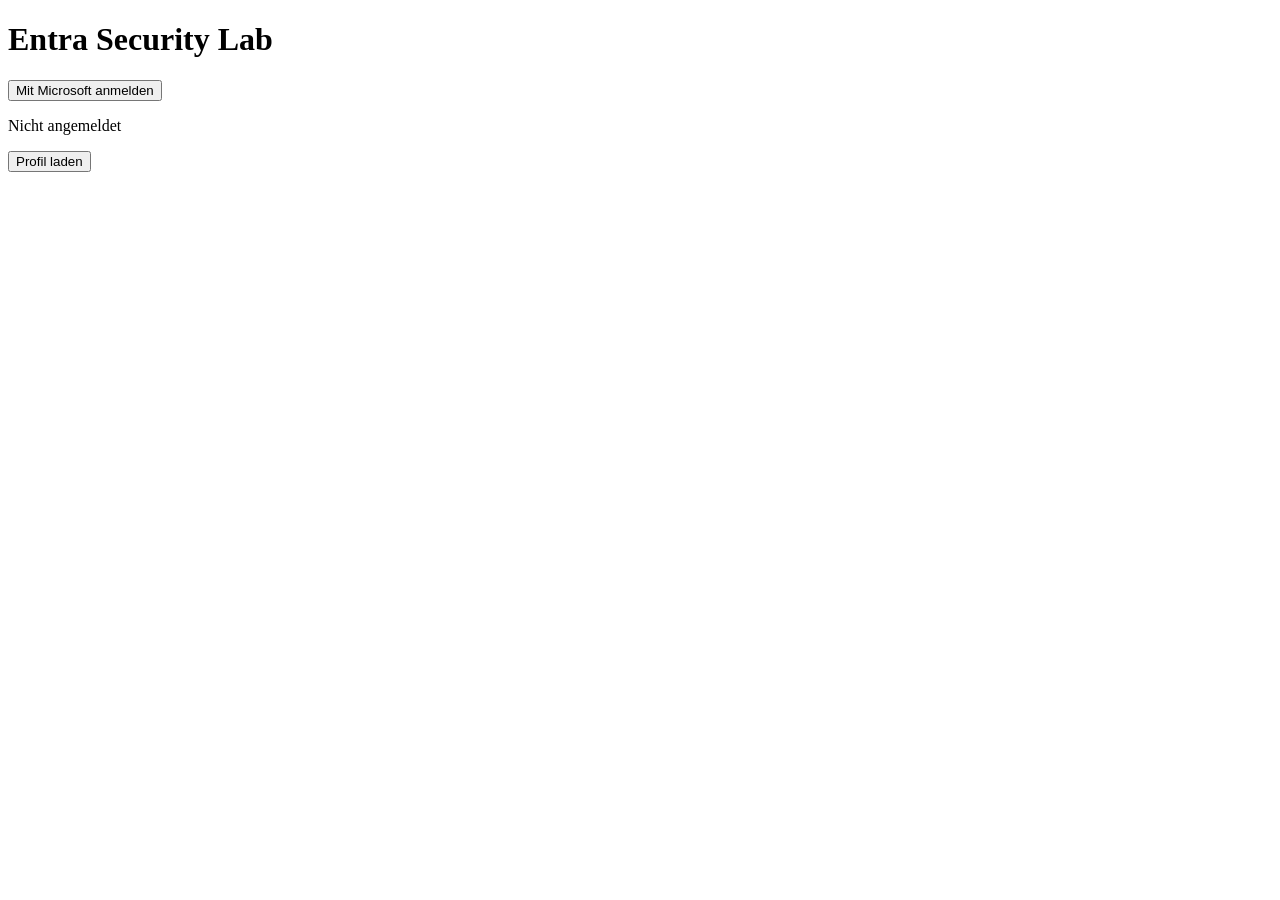
==== frontend/index.html @ bef842db "Initial commit" ====
<!DOCTYPE html>
<html lang="de">

<head>
    <meta charset="UTF-8">
    <title>Entra Security Lab</title>
</head>

<body>

    <h1>Entra Security Lab</h1>

    <button id="login">Mit Microsoft anmelden</button>

    <p id="status">Nicht angemeldet</p>

    <button id="profile">Profil laden</button>

    <pre id="result"></pre>

    <script src="https://alcdn.msauth.net/browser/2.30.0/js/msal-browser.js"
        integrity="sha384-o4ufwq3oKqc7IoCcR08YtZXmgOljhTggRwxP2CLbSqeXGtitAxwYaUln/05nJjit"
        crossorigin="anonymous"></script>

    <script src="app.js"></script>

</body>

</html>
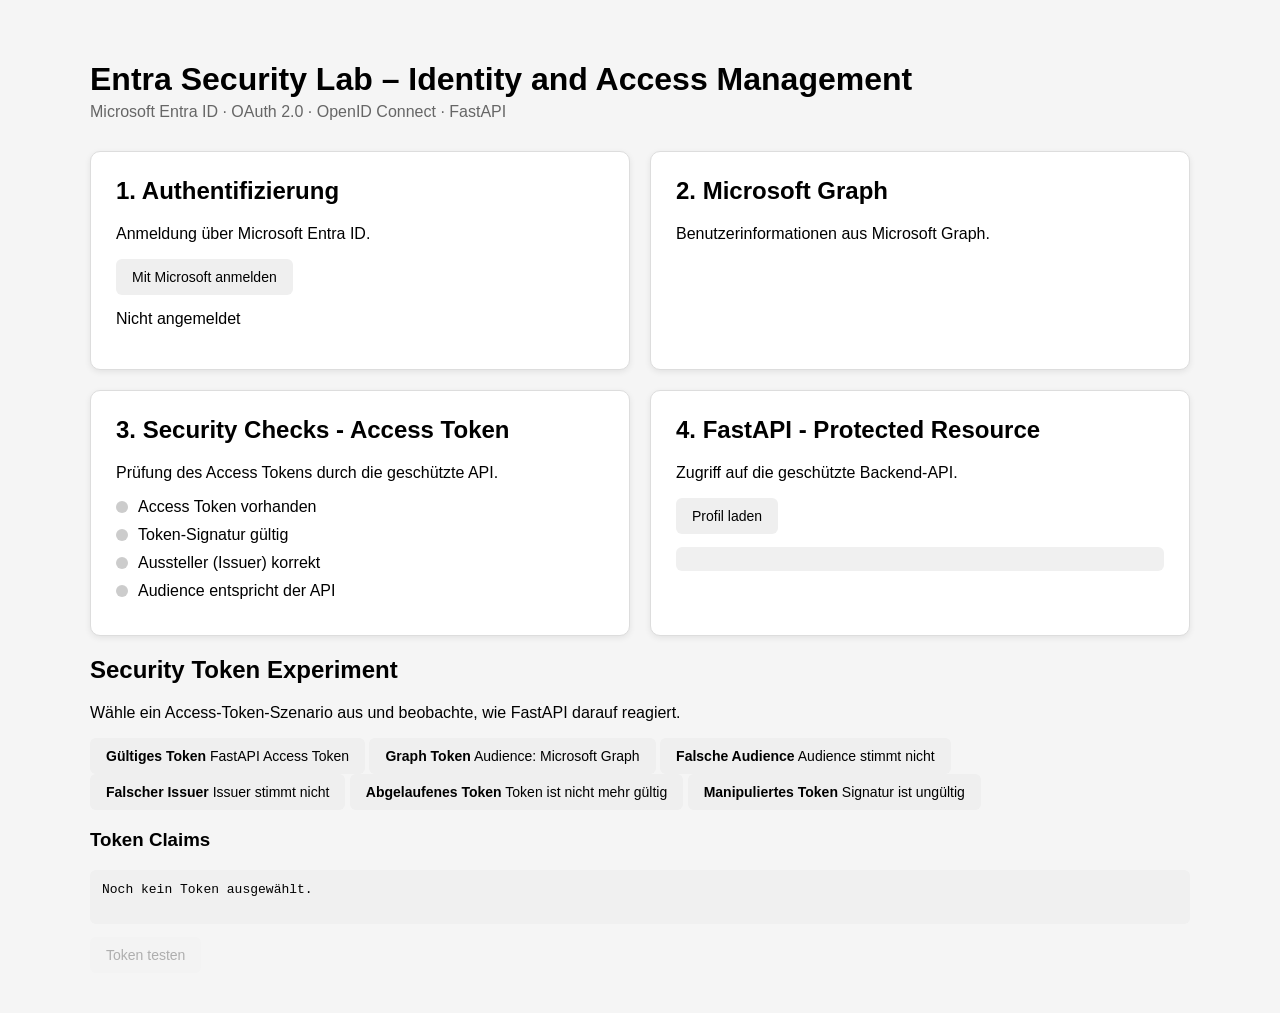
==== commit fe67e5e1: "Update security experiment;Style;Security Checks" ====
--- a/frontend/index.html
+++ b/frontend/index.html
@@ -3,25 +3,174 @@
 
 <head>
     <meta charset="UTF-8">
+    <meta name="viewport" content="width=device-width, initial-scale=1.0">
+
     <title>Entra Security Lab</title>
+    <link rel="stylesheet" href="style.css">
+
 </head>
+
 
 <body>
 
-    <h1>Entra Security Lab</h1>
+    <h1>Entra Security Lab – Identity and Access Management</h1>
 
-    <button id="login">Mit Microsoft anmelden</button>
+    <p class="subtitle">
+        Microsoft Entra ID · OAuth 2.0 · OpenID Connect · FastAPI
+    </p>
 
-    <p id="status">Nicht angemeldet</p>
 
-    <button id="profile">Profil laden</button>
+    <div class="grid">
 
-    <pre id="result"></pre>
+        <!-- 1. Authentcation -->
+        <section class="card" id="authCard">
 
+            <h2>1. Authentifizierung</h2>
+
+            <p>
+                Anmeldung über Microsoft Entra ID.
+            </p>
+
+            <button id="login">
+                Mit Microsoft anmelden
+            </button>
+
+            <p id="status" class="status">
+                Nicht angemeldet
+            </p>
+
+        </section>
+
+
+
+
+        <!-- 2. Microsoft Graph -->
+        <section class="card" id="graphCard""">
+
+            <h2>2. Microsoft Graph</h2>
+
+            <p>
+                Benutzerinformationen aus Microsoft Graph.
+            </p>
+
+            <p id="graphName"></p>
+            <p id="graphUsername"></p>
+            <p id="graphEmail"></p>
+
+        </section>
+
+
+        <!-- 3. Security Checks  - Token Check-->
+        <section class="card" id="securityCard">
+            <h2>3. Security Checks - Access Token</h2>
+
+            <p>
+                Prüfung des Access Tokens durch die geschützte API.
+            </p>
+
+            <div class="security-test">
+                <span class="test-light" id="checkToken"></span>
+                <span>Access Token vorhanden</span>
+            </div>
+
+            <div class="security-test">
+                <span class="test-light" id="checkSignature"></span>
+                <span>Token-Signatur gültig</span>
+            </div>
+
+            <div class="security-test">
+                <span class="test-light" id="checkIssuer"></span>
+                <span>Aussteller (Issuer) korrekt</span>
+            </div>
+
+            <div class="security-test">
+                <span class="test-light" id="checkAudience"></span>
+                <span>Audience entspricht der API</span>
+            </div>
+        </section>
+
+        <!-- 4. FastAPI - protected Ressource -->
+        <section class="card" id="fastAPICard""">
+
+            <h2>4. FastAPI - Protected Resource</h2>
+
+            <p>
+                Zugriff auf die geschützte Backend-API.
+
+            </p>
+
+            <button id="profile">
+                Profil laden
+            </button>
+
+            <pre id="result"></pre>
+
+        </section>
+
+    </div>
+
+    <!-- Security Experiment Popup -->
+    <div id="experimentModal" class="modal">
+        <div class="modal-content">
+
+            <h2>Security Token Experiment</h2>
+
+            <p>
+                Wähle ein Access-Token-Szenario aus und beobachte,
+                wie FastAPI darauf reagiert.
+            </p>
+
+            <div class="token-options">
+
+                <button class="token-option" id="validToken">
+                    <strong>Gültiges Token</strong>
+                    <span>FastAPI Access Token</span>
+                </button>
+
+                <button class="token-option" id="graphToken">
+                    <strong>Graph Token</strong>
+                    <span>Audience: Microsoft Graph</span>
+                </button>
+
+                <button class="token-option" id="wrongAudience">
+                    <strong>Falsche Audience</strong>
+                    <span>Audience stimmt nicht</span>
+                </button>
+
+                <button class="token-option" id="wrongIssuer">
+                    <strong>Falscher Issuer</strong>
+                    <span>Issuer stimmt nicht</span>
+                </button>
+
+                <button class="token-option" id="expiredToken">
+                    <strong>Abgelaufenes Token</strong>
+                    <span>Token ist nicht mehr gültig</span>
+                </button>
+
+                <button class="token-option" id="invalidSignature">
+                    <strong>Manipuliertes Token</strong>
+                    <span>Signatur ist ungültig</span>
+                </button>
+
+            </div>
+
+            <div id="tokenDetails">
+                <h3>Token Claims</h3>
+                <pre id="selectedClaims">
+Noch kein Token ausgewählt.
+            </pre>
+            </div>
+
+            <button id="runTokenTest" disabled>
+                Token testen
+            </button>
+
+        </div>
+    </div>
+    <!-- MSAL -->
     <script src="https://alcdn.msauth.net/browser/2.30.0/js/msal-browser.js"
-        integrity="sha384-o4ufwq3oKqc7IoCcR08YtZXmgOljhTggRwxP2CLbSqeXGtitAxwYaUln/05nJjit"
-        crossorigin="anonymous"></script>
-
+        integrity="sha384-o4ufwq3oKqc7IoCcR08YtZXmgOljhTggRwxP2CLbSqeXGtitAxwYaUln/05nJjit" crossorigin="anonymous">
+        </script>
     <script src="app.js"></script>
 
 </body>
--- a/frontend/style.css
+++ b/frontend/style.css
@@ -0,0 +1,108 @@
+body {
+    font-family: Arial, sans-serif;
+    max-width: 1100px;
+    margin: 0 auto;
+    padding: 40px 20px;
+    background-color: #f5f5f5;
+}
+
+h1 {
+    margin-bottom: 5px;
+}
+
+.subtitle {
+    margin-top: 0;
+    margin-bottom: 30px;
+    color: #666;
+}
+
+.grid {
+    display: grid;
+    grid-template-columns: 1fr 1fr;
+    gap: 20px;
+}
+
+.card {
+    background-color: white;
+    border: 1px solid #ddd;
+    border-radius: 10px;
+    padding: 25px;
+    box-shadow: 0 2px 6px rgba(0, 0, 0, 0.08);
+}
+
+.card h2 {
+    margin-top: 0;
+    margin-bottom: 20px;
+}
+
+button {
+    padding: 10px 16px;
+    border: none;
+    border-radius: 6px;
+    cursor: pointer;
+    font-size: 14px;
+}
+
+select {
+    padding: 10px;
+    border-radius: 6px;
+    border: 1px solid #bbb;
+    margin-right: 8px;
+    font-size: 14px;
+}
+
+pre {
+    background-color: #f0f0f0;
+    padding: 12px;
+    border-radius: 6px;
+    white-space: pre-wrap;
+}
+
+.status {
+    margin-top: 15px;
+}
+
+@media (max-width: 700px) {
+    .grid {
+        grid-template-columns: 1fr;
+    }
+}
+
+
+
+
+/*
+Success state
+*/
+
+.card {
+    transition: background-color 0.3s ease,
+        border-color 0.3s ease,
+        box-shadow 0.3s ease;
+}
+
+.card.success {
+    background-color: #d1fae5;
+    border-color: #22c55e;
+    box-shadow: 0 0 15px rgba(34, 197, 94, 0.35);
+}
+
+
+.security-test {
+    display: flex;
+    align-items: center;
+    margin: 10px 0;
+}
+
+.test-light {
+    width: 12px;
+    height: 12px;
+    border-radius: 50%;
+    background-color: #ccc;
+    margin-right: 10px;
+}
+
+.test-light.success {
+    background-color: #22c55e;
+    box-shadow: 0 0 10px rgba(34, 197, 94, 0.6);
+}
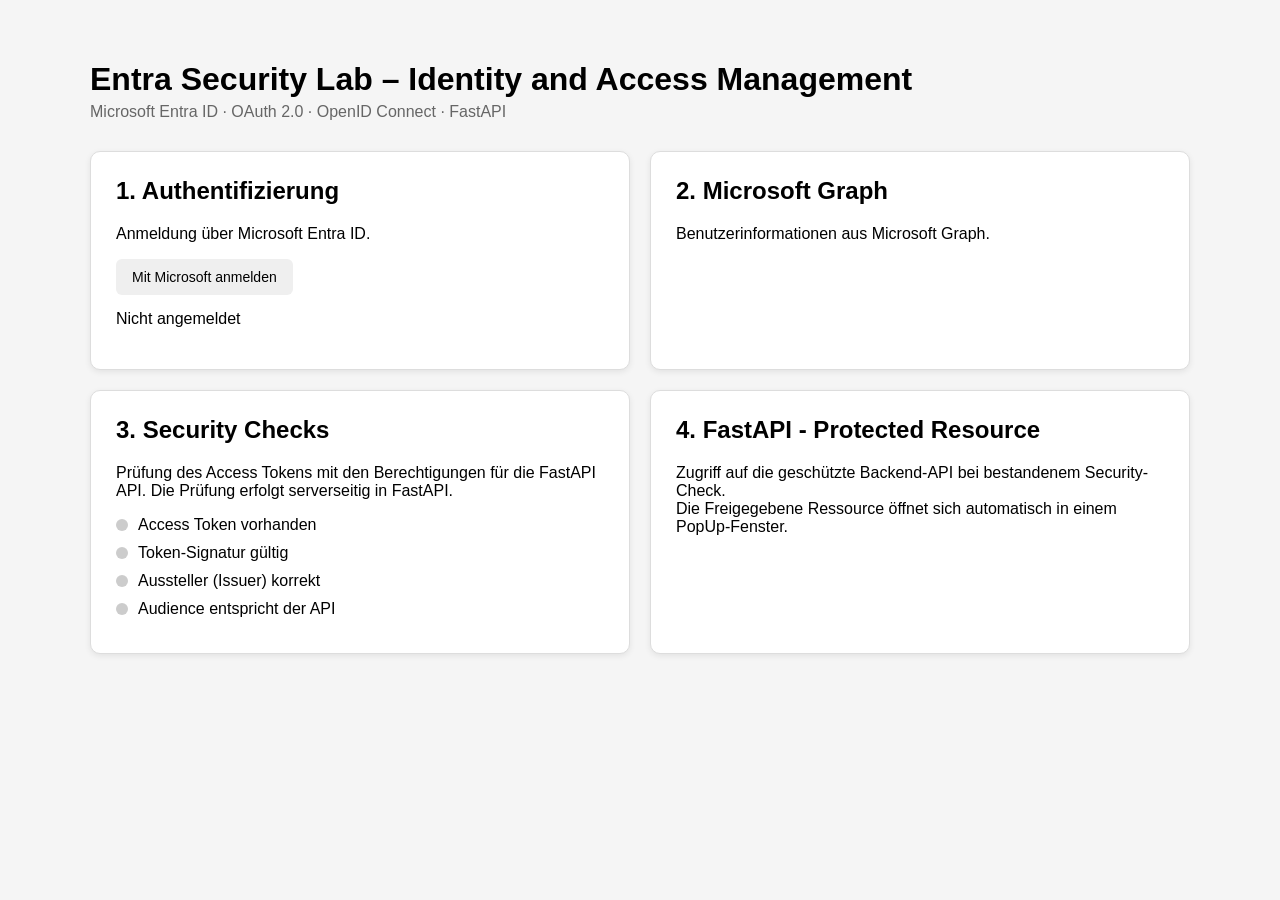
==== commit 38ad01e4: "Update Entra ID lab and documentation" ====
--- a/frontend/index.html
+++ b/frontend/index.html
@@ -62,10 +62,11 @@
 
         <!-- 3. Security Checks  - Token Check-->
         <section class="card" id="securityCard">
-            <h2>3. Security Checks - Access Token</h2>
+            <h2>3. Security Checks</h2>
 
             <p>
-                Prüfung des Access Tokens durch die geschützte API.
+                Prüfung des Access Tokens mit den Berechtigungen für die FastAPI API.
+                Die Prüfung erfolgt serverseitig in FastAPI.
             </p>
 
             <div class="security-test">
@@ -95,83 +96,22 @@
             <h2>4. FastAPI - Protected Resource</h2>
 
             <p>
-                Zugriff auf die geschützte Backend-API.
+                Zugriff auf die geschützte Backend-API bei bestandenem Security-Check. <br>
+                Die Freigegebene Ressource öffnet sich automatisch in einem PopUp-Fenster.
 
             </p>
-
-            <button id="profile">
-                Profil laden
-            </button>
-
-            <pre id="result"></pre>
 
         </section>
 
     </div>
 
-    <!-- Security Experiment Popup -->
-    <div id="experimentModal" class="modal">
-        <div class="modal-content">
 
-            <h2>Security Token Experiment</h2>
-
-            <p>
-                Wähle ein Access-Token-Szenario aus und beobachte,
-                wie FastAPI darauf reagiert.
-            </p>
-
-            <div class="token-options">
-
-                <button class="token-option" id="validToken">
-                    <strong>Gültiges Token</strong>
-                    <span>FastAPI Access Token</span>
-                </button>
-
-                <button class="token-option" id="graphToken">
-                    <strong>Graph Token</strong>
-                    <span>Audience: Microsoft Graph</span>
-                </button>
-
-                <button class="token-option" id="wrongAudience">
-                    <strong>Falsche Audience</strong>
-                    <span>Audience stimmt nicht</span>
-                </button>
-
-                <button class="token-option" id="wrongIssuer">
-                    <strong>Falscher Issuer</strong>
-                    <span>Issuer stimmt nicht</span>
-                </button>
-
-                <button class="token-option" id="expiredToken">
-                    <strong>Abgelaufenes Token</strong>
-                    <span>Token ist nicht mehr gültig</span>
-                </button>
-
-                <button class="token-option" id="invalidSignature">
-                    <strong>Manipuliertes Token</strong>
-                    <span>Signatur ist ungültig</span>
-                </button>
-
-            </div>
-
-            <div id="tokenDetails">
-                <h3>Token Claims</h3>
-                <pre id="selectedClaims">
-Noch kein Token ausgewählt.
-            </pre>
-            </div>
-
-            <button id="runTokenTest" disabled>
-                Token testen
-            </button>
-
-        </div>
-    </div>
     <!-- MSAL -->
     <script src="https://alcdn.msauth.net/browser/2.30.0/js/msal-browser.js"
         integrity="sha384-o4ufwq3oKqc7IoCcR08YtZXmgOljhTggRwxP2CLbSqeXGtitAxwYaUln/05nJjit" crossorigin="anonymous">
         </script>
     <script src="app.js"></script>
+    <script src="experiment.js"></script>
 
 </body>
 
